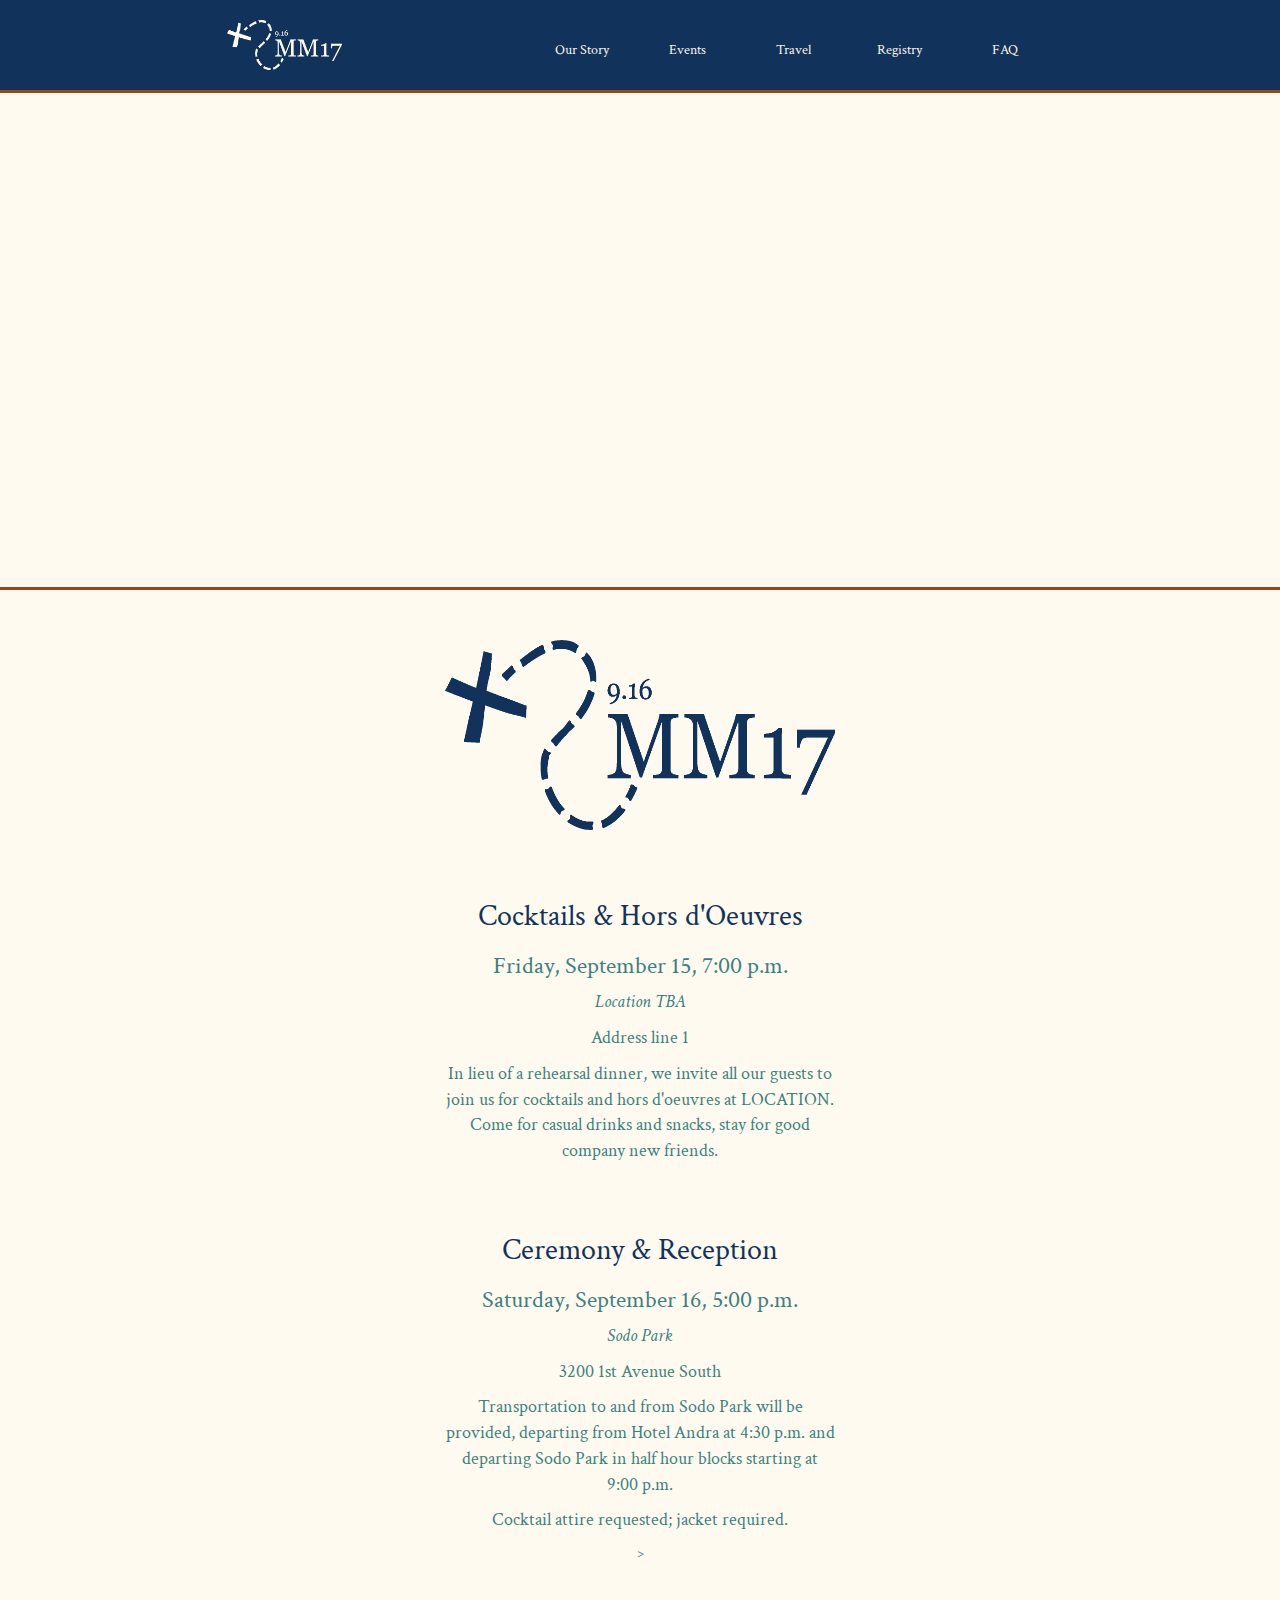
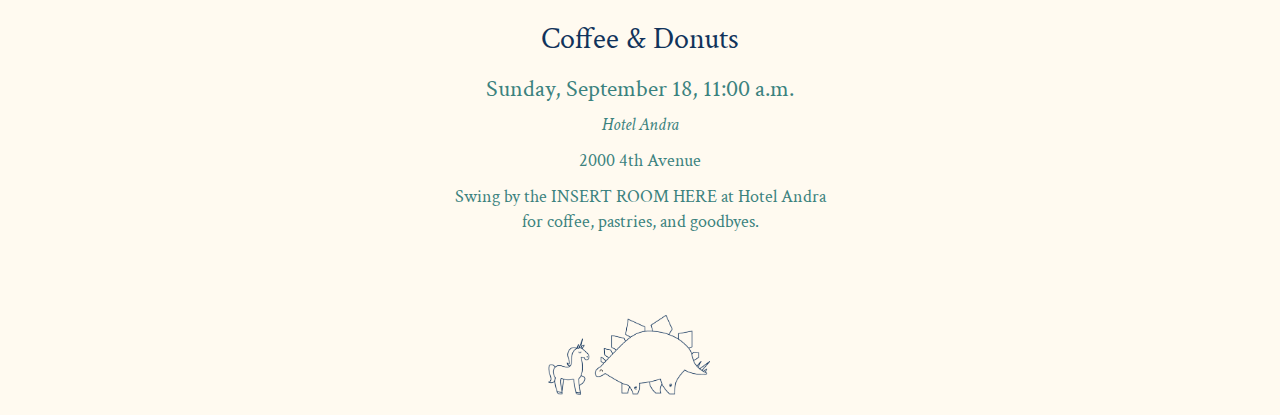
==== events.html @ 1c66c6ee "update" ====
<!DOCTYPE html>
<html>
<head>
  <meta charset="utf-8">
  <title>k + h</title>
  <link rel="stylesheet" href="css/bootstrap.css">
  <link rel="stylesheet" href="wedweb-style.css">
  <link rel="stylesheet" href="https://maxcdn.bootstrapcdn.com/font-awesome/4.5.0/css/font-awesome.min.css">
  <link href='https://fonts.googleapis.com/css?family=Forum|Crimson+Text:400,400italic,600,600italic,700,700italic|Playfair+Display:400,400italic,700,700italic,900,900italic' rel='stylesheet' type='text/css'>
  <script src="assets/jquery-2.2.2.min.js"></script>
  <script src="assets/bootstrap/js/bootstrap.js"></script>
  <meta http-equiv="X-UA-Compatible" content="IE=edge">
  <meta name="viewport" content="width=device-width, initial-scale=1">
</head>
<body>
  <div class="container-fluid">
    <div class="row nav text-center cccccc padding-inside-top-sm padding-inside-bottom-sm">
      <div class="col-md-offset-2 col-md-1">
        <a href="index.html"><img class="nav-logo" src="MM17-logo-offwhite.png"></a>
      </div>
      <div class="col-md-1 col-md-offset-2 padding-inside-top-sm">
        <a href="our-story.html">Our Story</a>
      </div>
      <div class="col-md-1 padding-inside-top-sm">
        <li><a href="events.html">Events</a>
        </div>
        <div class="col-md-1 padding-inside-top-sm">
          <a href="travel.html">Travel</a>
        </div>
        <div class="col-md-1 padding-inside-top-sm">
          <a href="registry.html">Registry</a>
        </div>
        <div class="col-md-1 padding-inside-top-sm">
          <a href="faq.html">FAQ</a>
        </div>
      </div>
      <div class = "row events-photo">
        <div class = "col-md-4 col-md-offset-4">
        </div>
      </div>
      <div class = "row padding-inside-top-md">
        <div class = "col-md-4 col-md-offset-4">
          <img class="events-logo img-responsive" src="MM17-logo-blue.png">
        </div>
      </div>
      <div class="row padding-inside-top-md padding-inside-bottom-sm">
        <div class="col-lg-4 col-lg-offset-4 text-center">
          <h2 class="text-center">Cocktails & Hors d'Oeuvres</h2>
          <h3 class="text-center">Friday, September 15, 7:00 p.m.</h3>
          <p><i>Location TBA</i></p>
          <p>Address line 1</p>
          <p>In lieu of a rehearsal dinner, we invite all our guests to join us for cocktails and hors d'oeuvres at LOCATION. Come for casual drinks and snacks, stay for good company new friends.</p>
        </div>
      </div>
      <div class="row padding-inside-top-sm padding-inside-bottom-sm">
        <div class="col-lg-4 col-lg-offset-4 text-center">
          <h2 class="text-center">Ceremony & Reception</h2>
          <h3 class="text-center">Saturday, September 16, 5:00 p.m.</h3>
          <p><i>Sodo Park</i></p>
          <p>3200 1st Avenue South</p>
          <p>Transportation to and from Sodo Park will be provided, departing from Hotel Andra at 4:30 p.m. and departing Sodo Park in half hour blocks starting at 9:00 p.m.</p>
          <p>Cocktail attire requested; jacket required.</p>>
        </div>
      </div>
      <div class="row padding-inside-top-sm padding-inside-bottom-md">
        <div class="col-lg-4 col-lg-offset-4 text-center">
          <h2 class="text-center">Coffee & Donuts</h2>
          <h3 class="text-center">Sunday, September 18, 11:00 a.m.</h3>
          <p><i>Hotel Andra</i></p>
          <p>2000 4th Avenue</p>
          <p>Swing by the INSERT ROOM HERE at Hotel Andra for coffee, pastries, and goodbyes.</p>
        </div>
      </div>
  </div>
  <footer class="footer">
    <div class="col-md-offset-5 col-md-2 padding-inside-top-md padding-inside-bottom-sm">
      <img class="fluff" src="uni-stego-blue.png">
    </div>
  </footer>
</body>
</html>
---- wedweb-style.css ----
#wrap {
	min-height: 100%;
	margin: 0 auto;
}
body {
	font-family: 'Crimson Text', serif;
	background-color: rgb(255, 250, 240);
	color: #3b827e;
	height: 100%;
}
.header {
  text-align: center;
  background-size: cover;
  height: 150px;
	padding-top: 70px;
}
.footer {
	position:relative;
	margin-top: -50px;
	height: 125px;
	clear:both;
	padding-top:20px;
}
body a{
	text-transform: none;
	text-decoration: none;
}
.nav a {
	color: rgb(253, 245, 230);
	text-transform: none;
	text-decoration: none;
}
.nav-logo {
	height: 50px;
}
.events {
	color: rgb(253, 245, 230);
}
.events-margin {
	padding-top: 110px;
}
.events-logo {
	height: 190px;
	object-position: center;
}
.cccccc {
	background-color: rgb(17,51,91);
	color: rgb(169,220,209);
}
p{
	font-size: 18px;
}

.us-photo {
	background: url("KH_OTR_Full-1.jpg") no-repeat center center;
	background-size: cover;
	height: 1000px;
	border-top-style: solid;
	border-top-color: rgb(153,69,28);
	border-top-width: medium;
}

.registry-photo {
	background: url("KH_OTR_Full-11-Copy.jpg") no-repeat center top;
	background-size: cover;
	height: 500px;
	border-top-style: solid;
	border-top-color: rgb(153,69,28);
	border-top-width: medium;
	border-bottom-style: solid;
	border-bottom-color: rgb(153,69,28);
	border-bottom-width: medium;
}
.hotel-photo {
	background: url("KH_OTR_Full-26.jpg") no-repeat center center;
	background-size: cover;
	height: 500px;
	border-top-style: solid;
	border-top-color: rgb(153,69,28);
	border-top-width: medium;
	border-bottom-style: solid;
	border-bottom-color: rgb(153,69,28);
	border-bottom-width: medium;
}
.faq-photo {
	background: url("KH_OTR_Full-25.jpg") no-repeat bottom center;
	background-size: cover;
	height: 500px;
	border-top-style: solid;
	border-top-color: rgb(153,69,28);
	border-top-width: medium;
	border-bottom-style: solid;
	border-bottom-color: rgb(153,69,28);
	border-bottom-width: medium;
}
.story-photo {
	background: url("KH_OTR_Full-3.jpg") no-repeat center center;
	background-size: cover;
	height: 500px;
	border-top-style: solid;
	border-top-color: rgb(153,69,28);
	border-top-width: medium;
	border-bottom-style: solid;
	border-bottom-color: rgb(153,69,28);
	border-bottom-width: medium;
}
.events-photo {
	background: url("KH_OTR_Full-2.jpg") no-repeat bottom center;
	background-size: cover;
	height: 500px;
	border-top-style: solid;
	border-top-color: rgb(153,69,28);
	border-top-width: medium;
	border-bottom-style: solid;
	border-bottom-color: rgb(153,69,28);
	border-bottom-width: medium;
}
.photo {
	border-style:solid;
  border-color: #634257;
  border-width: 10px;
}
.travel-photo {
	border-style:solid;
  border-color: #3b827e;
  border-width: thick;
}
.short-photo {
	border-style:solid;
  border-color: #3b827e;
  border-width: thick;
	padding-top: 40px;
	padding-bottom: 35px;
	padding-left: 5px;
	padding-right: 5px;
}
.short-photo-2 {
	border-style:solid;
  border-color: #3b827e;
  border-width: thick;
	padding-top: 15px;
	padding-bottom: 15px;
	padding-left: 5px;
	padding-right: 5px;
}
.fluff {
	height: 80px;
}
div {
  padding-left: 10px;
  padding-right: 10px;
}
.question {
	color: rgb(17,51,91);
}
h1 {
	font-size: 72px;
	font-family: 'Forum', cursive;
	color: rgb(153,69,28);
}

h3, h4 {
	color: #3b827e;
}
h2 {
	color: rgb(17,51,91);
}
.title {
	padding-top: 50px;
	height: 150px;
}
.event_list {
	padding-left: 1em;
	font-size: 18px;
}
.fluff-bottom {
	padding-top: 650px;
}
/* My standard vertical spacing classes */

.padding-inside-top-xs {
  padding-top: 10px;
}

.padding-inside-top-sm {
  padding-top: 20px;
}

.padding-inside-top-md {
  padding-top: 50px;
}

.padding-inside-top-lg {
  padding-top: 150px;
}

.padding-inside-top-xl {
  padding-top: 200px;
}

.padding-inside-bottom-xs {
  padding-bottom: 10px;
}

.padding-inside-bottom-sm {
  padding-bottom: 20px;
}

.padding-inside-bottom-md {
  padding-bottom: 50px;
}

.padding-inside-bottom-lg {
  padding-bottom: 150px;
}

.padding-inside-bottom-xl {
  padding-bottom: 200px;
}

.margin-above-top-xs {
  margin-top: 10px;
}

.margin-above-top-sm {
  margin-top: 20px;
}

.margin-above-top-md {
  margin-top: 50px;
}

.margin-above-top-lg {
  margin-top: 150px;
}

.margin-below-bottom-xs {
  margin-bottom: 10px;
}

.margin-below-bottom-sm {
  margin-bottom: 20px;
}

.margin-below-bottom-md {
  margin-bottom: 50px;
}

.margin-below-bottom-lg {
  margin-bottom: 150px;
}

.margin-below-bottom-xl {
  margin-bottom: 200px;
}
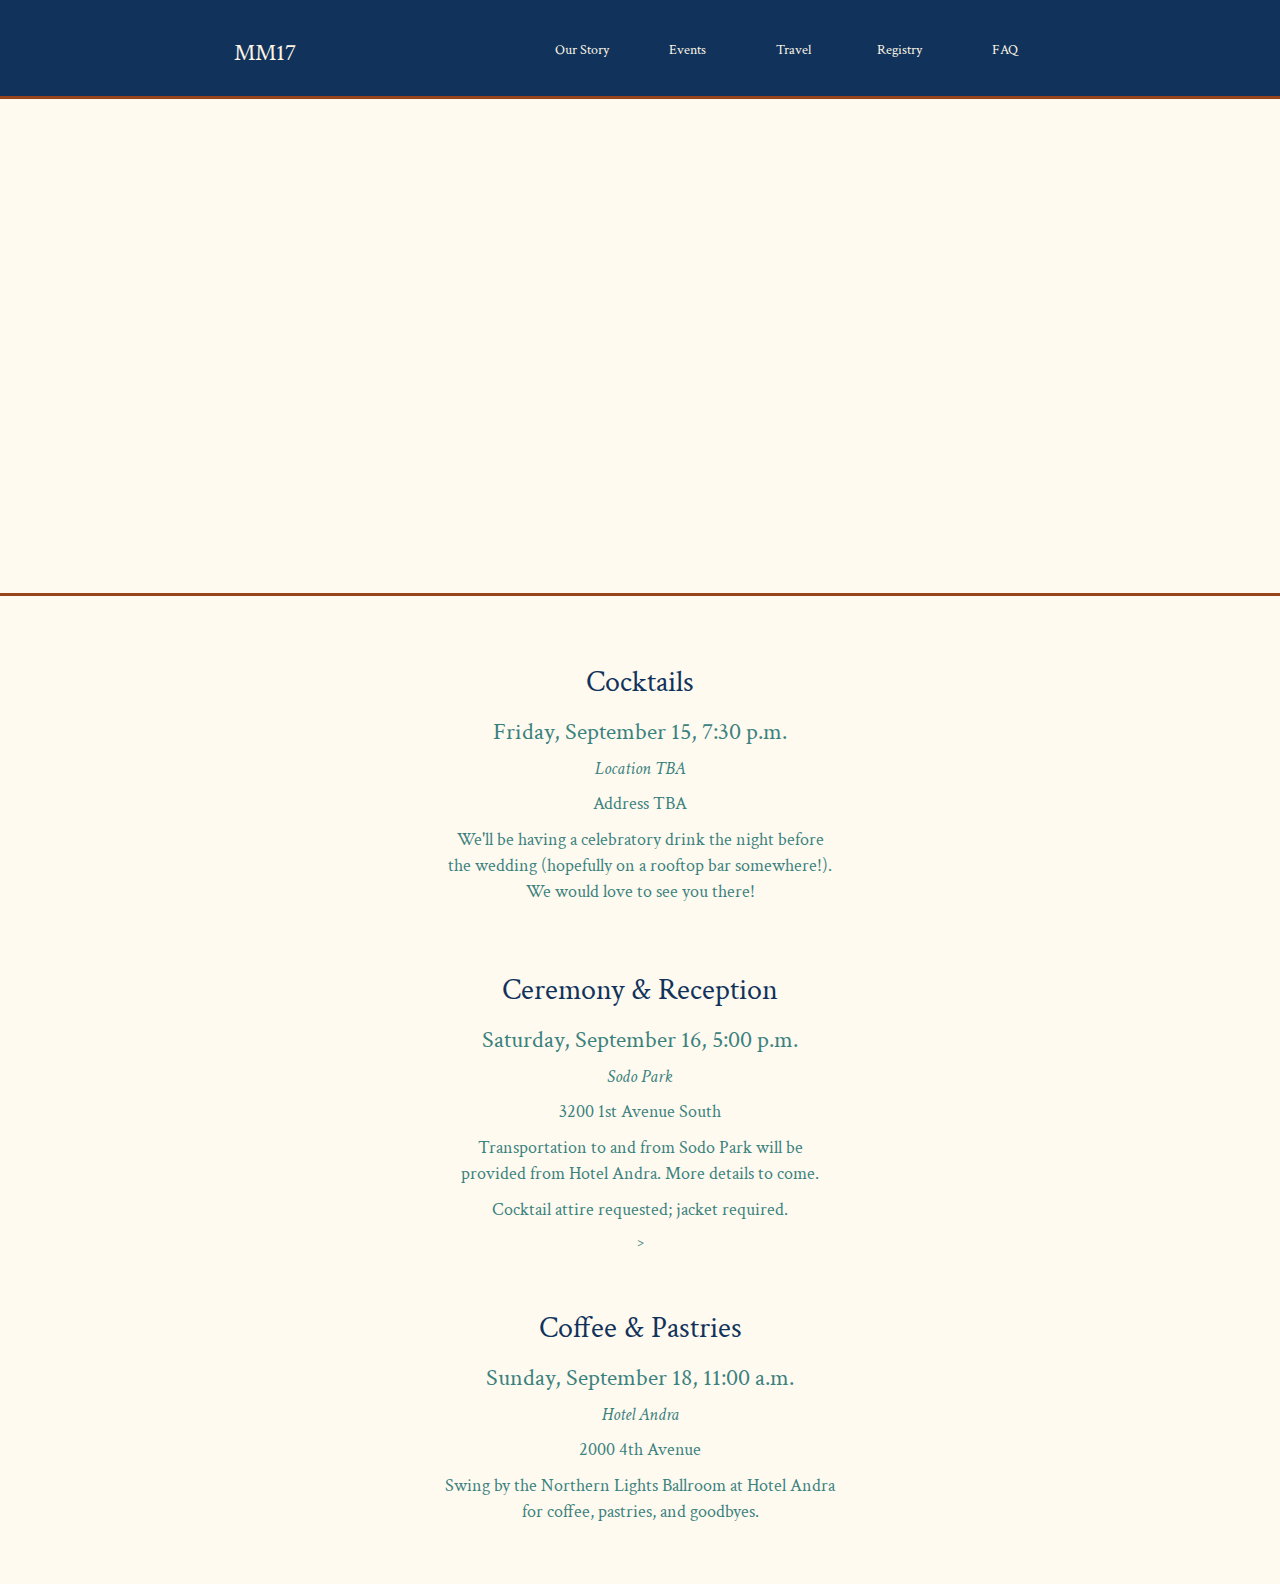
==== commit c929da53: "updates 9.15" ====
--- a/events.html
+++ b/events.html
@@ -16,7 +16,7 @@
   <div class="container-fluid">
     <div class="row nav text-center cccccc padding-inside-top-sm padding-inside-bottom-sm">
       <div class="col-md-offset-2 col-md-1">
-        <a href="index.html"><img class="nav-logo" src="MM17-logo-offwhite.png"></a>
+        <h3><a href="index.html">MM17</a></h3>
       </div>
       <div class="col-md-1 col-md-offset-2 padding-inside-top-sm">
         <a href="our-story.html">Our Story</a>
@@ -38,18 +38,13 @@
         <div class = "col-md-4 col-md-offset-4">
         </div>
       </div>
-      <div class = "row padding-inside-top-md">
-        <div class = "col-md-4 col-md-offset-4">
-          <img class="events-logo img-responsive" src="MM17-logo-blue.png">
-        </div>
-      </div>
       <div class="row padding-inside-top-md padding-inside-bottom-sm">
         <div class="col-lg-4 col-lg-offset-4 text-center">
-          <h2 class="text-center">Cocktails & Hors d'Oeuvres</h2>
-          <h3 class="text-center">Friday, September 15, 7:00 p.m.</h3>
+          <h2 class="text-center">Cocktails</h2>
+          <h3 class="text-center">Friday, September 15, 7:30 p.m.</h3>
           <p><i>Location TBA</i></p>
-          <p>Address line 1</p>
-          <p>In lieu of a rehearsal dinner, we invite all our guests to join us for cocktails and hors d'oeuvres at LOCATION. Come for casual drinks and snacks, stay for good company new friends.</p>
+          <p>Address TBA</p>
+          <p>We'll be having a celebratory drink the night before the wedding (hopefully on a rooftop bar somewhere!). We would love to see you there!</p>
         </div>
       </div>
       <div class="row padding-inside-top-sm padding-inside-bottom-sm">
@@ -58,24 +53,19 @@
           <h3 class="text-center">Saturday, September 16, 5:00 p.m.</h3>
           <p><i>Sodo Park</i></p>
           <p>3200 1st Avenue South</p>
-          <p>Transportation to and from Sodo Park will be provided, departing from Hotel Andra at 4:30 p.m. and departing Sodo Park in half hour blocks starting at 9:00 p.m.</p>
+          <p>Transportation to and from Sodo Park will be provided from Hotel Andra. More details to come.</p>
           <p>Cocktail attire requested; jacket required.</p>>
         </div>
       </div>
       <div class="row padding-inside-top-sm padding-inside-bottom-md">
         <div class="col-lg-4 col-lg-offset-4 text-center">
-          <h2 class="text-center">Coffee & Donuts</h2>
+          <h2 class="text-center">Coffee & Pastries</h2>
           <h3 class="text-center">Sunday, September 18, 11:00 a.m.</h3>
           <p><i>Hotel Andra</i></p>
           <p>2000 4th Avenue</p>
-          <p>Swing by the INSERT ROOM HERE at Hotel Andra for coffee, pastries, and goodbyes.</p>
+          <p>Swing by the Northern Lights Ballroom at Hotel Andra for coffee, pastries, and goodbyes.</p>
         </div>
       </div>
   </div>
-  <footer class="footer">
-    <div class="col-md-offset-5 col-md-2 padding-inside-top-md padding-inside-bottom-sm">
-      <img class="fluff" src="uni-stego-blue.png">
-    </div>
-  </footer>
 </body>
 </html>
